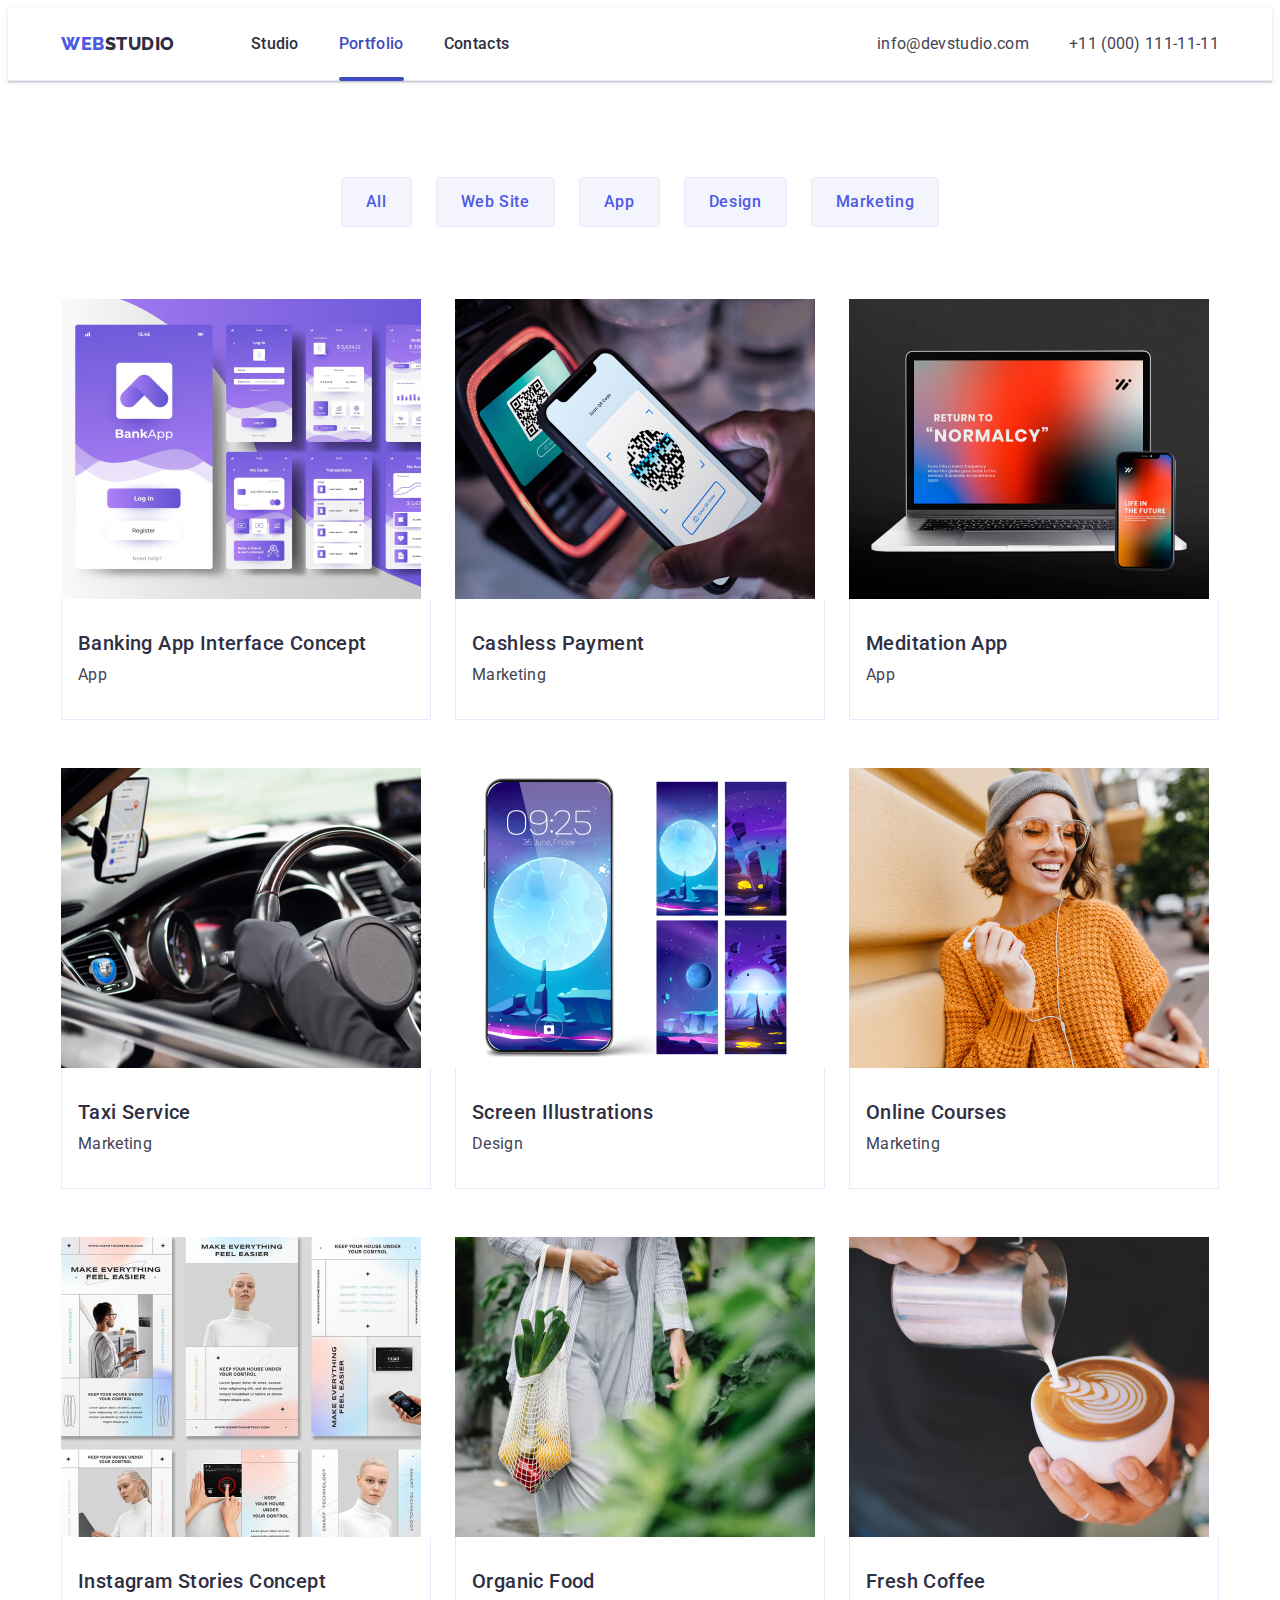
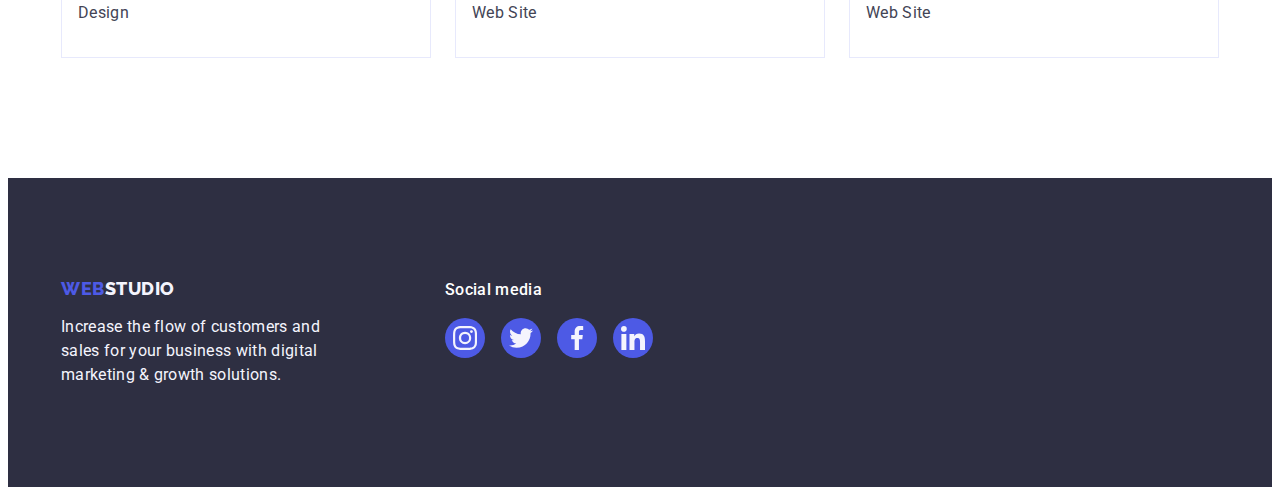
==== portfolio.html @ 23a06415 "Initial commit" ====
<!DOCTYPE html>
<html lang="en">
  <head>
    <meta charset="UTF-8" />
    <meta http-equiv="X-UA-Compatible" content="IE=edge" />
    <meta name="viewport" content="width=device-width, initial-scale=1.0" />
    <title>Web Studio</title>
    <link rel="preconnect" href="https://fonts.googleapis.com" />
    <link rel="preconnect" href="https://fonts.gstatic.com" crossorigin />
    <link
      href="https://fonts.googleapis.com/css2?family=Raleway:wght@800&family=Roboto:wght@400;500;700;900&display=swap"
      rel="stylesheet"
    />
    <link
      rel="stylesheet"
      href="https://cdnjs.cloudflare.com/ajax/libs/modern-normalize/2.0.0/modern-normalize.min.css"
      integrity="sha512-4xo8blKMVCiXpTaLzQSLSw3KFOVPWhm/TRtuPVc4WG6kUgjH6J03IBuG7JZPkcWMxJ5huwaBpOpnwYElP/m6wg=="
      crossorigin="anonymous"
      referrerpolicy="no-referrer"
    />
    <link rel="stylesheet" href="./css/style.css" />
  </head>
  <body>
    <header class="header">
      <div class="container wrapper space">
        <nav class="menu-nav">
          <a class="header_logo logo link" href="./index.html"
            >Web<span class="header_decor-logo">Studio</span></a
          >
          <ul class="menu list wrapper">
            <li><a class="menu_link link" href="./index.html">Studio</a></li>
            <li>
              <a class="menu_link link current" href="./portfolio.html"
                >Portfolio</a
              >
            </li>
            <li><a class="menu_link link" href="">Contacts</a></li>
          </ul>
        </nav>
        <address class="contacts">
          <ul class="list wrapper contacts-list">
            <li>
              <a class="contacts_link link" href="mailto:info@devstudio.com"
                >info@devstudio.com</a
              >
            </li>
            <li>
              <a class="contacts_link link" href="tel:+110001111111"
                >+11 (000) 111-11-11</a
              >
            </li>
          </ul>
        </address>
      </div>
    </header>
    <main>
      <section class="projects">
        <div class="container">
          <h1 hidden>Our projects</h1>
          <ul class="navigation list wrapper">
            <li class="navigation_item">
              <button type="button" class="navigation_btn">All</button>
            </li>
            <li>
              <button type="button" class="navigation_btn">Web Site</button>
            </li>
            <li class="navigation_item">
              <button type="button" class="navigation_btn">App</button>
            </li>
            <li class="navigation_item">
              <button type="button" class="navigation_btn">Design</button>
            </li>
            <li class="navigation_item">
              <button type="button" class="navigation_btn">Marketing</button>
            </li>
          </ul>
          <ul class="projects_list list wrapper">
            <li class="projects_item">
              <a href="" class="projects-link link">
                <div class="projects_wrap-cover">
                  <img src="./images/portfolio/img-1.jpg" alt="banking app" />
                  <p class="projects_cover-text">
                    14 Stylish and User-Friendly App Design Concepts · Task
                    Manager App · Calorie Tracker App · Exotic Fruit Ecommerce
                    App · Cloud Storage App
                  </p>
                </div>
                <div class="wrap-content border">
                  <h2 class="projects_title">Banking App Interface Concept</h2>
                  <p class="projects_category">App</p>
                </div>
              </a>
            </li>
            <li class="projects_item">
              <a href="" class="projects-link link">
                <div class="projects_wrap-cover">
                  <img src="./images/portfolio/img-2.jpg" alt="payment" />
                  <p class="projects_cover-text">
                    14 Stylish and User-Friendly App Design Concepts · Task
                    Manager App · Calorie Tracker App · Exotic Fruit Ecommerce
                    App · Cloud Storage App
                  </p>
                </div>
                <div class="wrap-content border">
                  <h2 class="projects_title">Cashless Payment</h2>
                  <p class="projects_category">Marketing</p>
                </div>
              </a>
            </li>
            <li class="projects_item">
              <a href="" class="projects-link link">
                <div class="projects_wrap-cover">
                  <img
                    src="./images/portfolio/img-3.jpg"
                    alt="app on laptop an phone"
                  />
                  <p class="projects_cover-text">
                    14 Stylish and User-Friendly App Design Concepts · Task
                    Manager App · Calorie Tracker App · Exotic Fruit Ecommerce
                    App · Cloud Storage App
                  </p>
                </div>
                <div class="wrap-content border">
                  <h2 class="projects_title">Meditation App</h2>
                  <p class="projects_category">App</p>
                </div>
              </a>
            </li>
            <li class="projects_item">
              <a href="" class="projects-link link">
                <div class="projects_wrap-cover">
                  <img src="./images/portfolio/img-4.jpg" alt="car driver" />
                  <p class="projects_cover-text">
                    14 Stylish and User-Friendly App Design Concepts · Task
                    Manager App · Calorie Tracker App · Exotic Fruit Ecommerce
                    App · Cloud Storage App
                  </p>
                </div>
                <div class="wrap-content border">
                  <h2 class="projects_title">Taxi Service</h2>
                  <p class="projects_category">Marketing</p>
                </div>
              </a>
            </li>
            <li class="projects_item">
              <a href="" class="projects-link link">
                <div class="projects_wrap-cover">
                  <img src="./images/portfolio/img-5.jpg" alt="screen phone" />
                  <p class="projects_cover-text">
                    14 Stylish and User-Friendly App Design Concepts · Task
                    Manager App · Calorie Tracker App · Exotic Fruit Ecommerce
                    App · Cloud Storage App
                  </p>
                </div>
                <div class="wrap-content border">
                  <h2 class="projects_title">Screen Illustrations</h2>
                  <p class="projects_category">Design</p>
                </div>
              </a>
            </li>
            <li class="projects_item">
              <a href="" class="projects-link link">
                <div class="projects_wrap-cover">
                  <img
                    src="./images/portfolio/img-6.jpg"
                    alt="happy smile women"
                  />
                  <p class="projects_cover-text">
                    14 Stylish and User-Friendly App Design Concepts · Task
                    Manager App · Calorie Tracker App · Exotic Fruit Ecommerce
                    App · Cloud Storage App
                  </p>
                </div>
                <div class="wrap-content border">
                  <h2 class="projects_title">Online Courses</h2>
                  <p class="projects_category">Marketing</p>
                </div>
              </a>
            </li>
            <li class="projects_item">
              <a href="" class="projects-link link">
                <div class="projects_wrap-cover">
                  <img
                    src="./images/portfolio/img-7.jpg"
                    alt="instagram stories"
                  />
                  <p class="projects_cover-text">
                    14 Stylish and User-Friendly App Design Concepts · Task
                    Manager App · Calorie Tracker App · Exotic Fruit Ecommerce
                    App · Cloud Storage App
                  </p>
                </div>
                <div class="wrap-content border">
                  <h2 class="projects_title">Instagram Stories Concept</h2>
                  <p class="projects_category">Design</p>
                </div>
              </a>
            </li>
            <li class="projects_item">
              <a href="" class="projects-link link">
                <div class="projects_wrap-cover">
                  <img
                    src="./images/portfolio/img-8.jpg"
                    alt="women with shopper"
                  />
                  <p class="projects_cover-text">
                    14 Stylish and User-Friendly App Design Concepts · Task
                    Manager App · Calorie Tracker App · Exotic Fruit Ecommerce
                    App · Cloud Storage App
                  </p>
                </div>
                <div class="wrap-content border">
                  <h2 class="projects_title">Organic Food</h2>
                  <p class="projects_category">Web Site</p>
                </div>
              </a>
            </li>
            <li class="projects_item">
              <a href="" class="projects-link link">
                <div class="projects_wrap-cover">
                  <img src="./images/portfolio/img-9.jpg" alt="making coffee" />
                  <p class="projects_cover-text">
                    14 Stylish and User-Friendly App Design Concepts · Task
                    Manager App · Calorie Tracker App · Exotic Fruit Ecommerce
                    App · Cloud Storage App
                  </p>
                </div>
                <div class="wrap-content border">
                  <h2 class="projects_title">Fresh Coffee</h2>
                  <p class="projects_category">Web Site</p>
                </div>
              </a>
            </li>
          </ul>
        </div>
      </section>
    </main>
    <footer class="footer">
      <div class="container wrapper footer-wrapper">
        <div class="footer_content">
          <a class="footer_logo logo link" href="./index.html"
            >Web<span class="logo_decor">Studio</span></a
          >
          <p class="footer_description">
            Increase the flow of customers and sales for your business with
            digital marketing & growth solutions.
          </p>
        </div>
        <div class="footer_social-media">
          <p class="footer_social-media-title">Social media</p>
          <ul class="footer_social list">
            <li class="footer_social-item">
              <a
                class="footer_social-link social-link link"
                href="https://www.instagram.com/"
              >
                <svg width="24" height="24" class="footer_social-icon">
                  <use href="./images/icons.svg#icon-instagram"></use></svg
              ></a>
            </li>
            <li class="footer_social-item">
              <a
                class="footer_social-link social-link link"
                href="https://twitter.com/"
              >
                <svg width="24" height="24" class="footer_social-icon">
                  <use href="./images/icons.svg#icon-twitter"></use></svg
              ></a>
            </li>
            <li class="footer_social-item">
              <a
                class="footer_social-link social-link link"
                href="https://www.facebook.com/"
              >
                <svg width="24" height="24" class="footer_social-icon">
                  <use href="./images/icons.svg#icon-facebook"></use>
                </svg>
              </a>
            </li>
            <li class="footer_social-item">
              <a
                class="footer_social-link social-link link"
                href="https://www.linkedin.com/"
              >
                <svg width="24" height="24" class="footer_social-icon">
                  <use href="./images/icons.svg#icon-linkedin"></use></svg
              ></a>
            </li>
          </ul>
        </div>
      </div>
    </footer>
    <script src="./js/modal.js"></script>
  </body>
</html>
---- css/style.css ----
:root {
    /* COLORS */
    --main-color: #434455;
    --dark-grey:#2E2F42;
    --blue:#4D5AE5;
    --bg-grey:#F4F4FD;
    --white:#FFFFFF;
    --black:#000000;
    --green:#31D0AA;
    --hover:#404BBF;
    --border:#E7E9FC;
    --custom-border:#8E8F99;

    /* FONT-FAMILY */
    --roboto:'Roboto', sans-serif;
    --ralewey:'Raleway',sans-serif;
}

p,
h1,
h2,
h3,
h4,
h5,
h6 {
    margin: 0;
}

ul,
ol {
    margin: 0;
    padding: 0;
}

img {
    display: block;
}
/* DEFAULT */
.link{
    text-decoration: none;
}
.list{
    list-style: none;
}
.container{
    width: 1158px;
    padding: 0 15px;
    margin: 0 auto;
}
.wrapper{
    display: flex;

}
.wrapper.space{
    justify-content: space-between;
}

/* DEFAULT */

body{
    background-color:var(--white);
    color: var(--main-color);
    font-family:var(--roboto) ;
    font-size: 16px;
    line-height: 1.5;
    letter-spacing: 0.02em;
}
.header{
    border-bottom: 1px solid #E7E9FC;
    box-shadow: 0px 2px 1px rgba(46, 47, 66, 0.08), 0px 1px 1px rgba(46, 47, 66, 0.16), 0px 1px 6px rgba(46, 47, 66, 0.08);
}
.menu-nav{
    display: flex;
    align-items: center;

}
.logo{
    font-family: var(--ralewey);
    font-weight: 800;
    font-size: 18px;
    line-height: 1.17;
    color: var(--blue);
    letter-spacing: 0.03em;
    text-transform: uppercase;
}
.header_logo{
    margin-right: 76px;
        padding: 24px 0;
}
.header_decor-logo{
    color:var(--dark-grey)
}
.menu{
    display: flex;
    gap: 40px;
}
.menu_link{
    font-weight: 500;
    font-size: 16px;
    line-height: 1.5;
    letter-spacing: 0.02em;
    color: var(--dark-grey);
    display: block;
    padding: 24px 0;
    position: relative;
    display: block;
    padding: 24px 0;
    transition: color 250ms cubic-bezier(0.4, 0, 0.2, 1);
}
.menu_link.menu_link.current::after{
    bottom: -1px;
    content: '';
    position: absolute;
    width: 100%;
    height: 4px;
    background-color: var(--hover);
    border-radius: 2px;
    left: 0;
    transition: color 250ms cubic-bezier(0.4, 0, 0.2, 1);

}


.menu_link:hover,
.menu_link:focus,
.menu_link.current{
    color: var(--hover);
}
.contacts{
    font-style: normal;
}
.contacts-list{
    display: flex;
    gap: 40px;
}
.contacts_link{
    display: block;
        padding: 24px 0;
    color: var(--main-color);
    transition: color 250ms cubic-bezier(0.4, 0, 0.2, 1);
}
.contacts a:hover,
.contacts a:focus{
        color: var(--hover);
}
.hero{
    max-width: 1440px;
    margin: 0 auto;
    background-color: var(--dark-grey);
    background-image:linear-gradient(rgba(46, 47, 66, 0.7), rgba(46, 47, 66, 0.7)),url(../images/people-office.jpg);
background-repeat: no-repeat;
background-position: center;
background-size: cover;
    padding: 188px 0;

}
.hero_title{
    max-width: 496px;
    font-weight: 700;
    font-size: 56px;
    line-height: 1.07;
    letter-spacing: 0.02em;
    color: var(--white);
     margin: 0 auto 48px auto;


}
.hero_btn{
    background-color: var(--blue);
    box-shadow: 0px 4px 4px rgba(0, 0, 0, 0.15);
    border-radius: 4px;
    border: none;
    color: var(--white);
    font-family: var(--roboto);
    font-weight: 500;
    font-size: 16px;
    line-height: 1.5;
    letter-spacing: 0.04em;
    cursor: pointer;
display: block;
    padding: 16px 32px;
    min-width: 169px;
        margin: 0 auto;
        transition: background-color 250ms cubic-bezier(0.4, 0, 0.2, 1);
}
.hero_btn:hover,.hero_btn:focus{
    background-color: var(--hover);
}

.advatages{
 padding: 120px 0;
}
.advatages_list{
    gap: 24px;
}
.advatages_item{
    min-width:264px;
}
.advatages_image{
    display: flex;
    align-items: center;
    justify-content: center;
    height: 112px;
padding: 24px 100px;
background-color: var(--bg-grey);
border-radius: 4px;
margin-bottom: 8px;
}
/* .advatages_image-svg{
width: 64px;
height: 64px;
} */
.advatages_subtitle{
    margin-bottom: 8px;
}
.our-job{
    padding-bottom: 120px;
}
.our-job_list{
    gap: 24px;
}
.our-job_title{
    margin-bottom: 72px;
}
.subtitle{
color: var(--dark-grey);
font-weight: 500;
font-size: 20px;
line-height: 1.2;
letter-spacing: 0.02em;
}

.title{
    color: var(--dark-grey);
    font-weight: 700;
    font-size: 36px;
    line-height: 1.11;
    letter-spacing: 0.02em;
    text-align: center;
    text-transform: capitalize;
}
.team{
    background-color: var(--bg-grey);
    padding: 120px 0;
}
.team_list{
    gap: 24px;
}
.team_title{
    margin-bottom: 72px;
}
.wrap-content{
    padding: 32px 16px;
}
.wrap-content.border{
    border: 1px solid var(--border);
        border-top: transparent;
}
.team_item{
    background-color: var(--white);
    box-shadow: 0px 1px 6px rgba(46, 47, 66, 0.08), 0px 1px 1px rgba(46, 47, 66, 0.16), 0px 2px 1px rgba(46, 47, 66, 0.08);
        border-radius: 0px 0px 4px 4px;
}
.team_role{
    text-align: center;
    margin-bottom: 8px;
}
.team_name{
    text-align: center;
    margin-bottom: 8px;
}
.team_social{
    display: flex;
    justify-content: center;
    align-items: center;
    gap: 24px;
}
.team-social-item{
    width: 40px;
    height: 40px;
}
.social-link{
width: 100%;
height: 100%;
        display: flex;
        align-items: center;
        justify-content: center;
    border-radius: 50%;
    background-color: var(--blue);
    transition: background-color 250ms cubic-bezier(0.4, 0, 0.2, 1);
}
.team_social-link:hover,
.team_social-link:focus
{
    background-color:var(--hover) ;
}


.team_social-icon{
    fill: var(--bg-grey);
    width: 16px;
    height: 16px;
}
.customers{
    padding: 120px 0;
}
.customers_title{
    margin-bottom: 72px;
}
.customers_logo{
    display: flex;
    gap:24px;
    align-items: center;
}
.customers_logo-item{
    width: calc((100% - 120px) / 6);
    height: 88px;
    /* padding: 16px 32px;
    background: var(--white);
    border: 1px solid  var(--custom-border);
    border-radius: 4px; */
}
.customers_link{
    width: 100%;
    height: 100%;
    border: 1px solid var(--custom-border);
        border-radius: 4px;
 display: flex;
 align-items: center;
 justify-content: center;
 color: var(--custom-border);
transition: color 250ms cubic-bezier(0.4, 0, 0.2, 1), border-color 250ms cubic-bezier(0.4, 0, 0.2, 1);
}
.customers_link:hover,
.customers_link:focus{
    border-color:var(--hover);
        color: var(--hover);
}
.customers_logo-svg{
    fill:currentColor;
}

/* .customers_logo-svg{
    width: 104px;
    height: 56px;
} */
.footer{
    background-color: var(--dark-grey);
    padding: 100px 0;
}
.footer_logo{
    display: inline-block;
    margin-bottom: 16px;
}
.footer_content{
    margin-right: 120px
}
.logo_decor{
    color: var(--bg-grey);
}
.footer_description{
    color: var(--bg-grey);
    max-width: 264px;
}
/* .footer_social-media{
        margin-left: 120px;
} */
.footer-wrapper{
    align-items: baseline;
}
.footer_social-media-title{
    color: var(--white);
    font-weight: 500;
    font-size: 16px;
    letter-spacing: 0.02em;
    line-height: 1.5em;
    margin-bottom: 16px;
}
.footer_social{
    display: flex;
    gap: 16px;
}
.footer_social-item{
width: 40px;
height: 40px;
}
.footer_social-link{
    width: 100%;
    height: 100%;
    transition: background-color 250ms cubic-bezier(0.4, 0, 0.2, 1);
}
.footer_social-link:hover,
.footer_social-link:focus
{
    background-color:var(--green) ;
}
.footer_social-icon{
    fill: var(--bg-grey);
    /* width: 24px;
    height: 24px; */
}

/* PORTFOLIO */
.navigation{
    justify-content: center;
  gap: 24px;
  margin-bottom: 72px;
}
.navigation_btn{
    background-color: var(--bg-grey);
    border: 1px solid  var(--border);
    border-radius: 4px;
    color: var(--blue);
    font-weight: 500;
    cursor: pointer;
    font-family: var(--roboto);
    font-weight: 500;
    font-size: 16px;
    line-height: 1.5;
    letter-spacing: 0.04em;
    padding: 12px 24px;
    transition: background-color 250ms cubic-bezier(0.4, 0, 0.2, 1),color 250ms cubic-bezier(0.4, 0, 0.2, 1),border-color 250ms cubic-bezier(0.4, 0, 0.2, 1),box-shadow 250ms cubic-bezier(0.4, 0, 0.2, 1);
}
.navigation_btn:hover{
    background-color: var(--hover);
    color: var(--white);
    border: 1px solid transparent;
    box-shadow: 0px 3px 1px rgba(0, 0, 0, 0.1), 0px 2px 1px rgba(0, 0, 0, 0.08), 0px 2px 2px rgba(0, 0, 0, 0.12);
}
.navigation_btn:focus {
    background-color: var(--hover);
    border: 1px solid transparent;
    color: var(--white);
    box-shadow: 0px 3px 1px rgba(0, 0, 0, 0.1), 0px 2px 1px rgba(0, 0, 0, 0.08), 0px 2px 2px rgba(0, 0, 0, 0.12);
}
.projects{
    padding: 96px 0 120px 0;
}
.projects_list{
  flex-wrap: wrap;
gap: 48px;
column-gap: 24px;
}
.projects_item{
    background-color: var(--white);
    width: calc((100% - 48px) / 3);
    transition: box-shadow 250ms cubic-bezier(0.4, 0, 0.2, 1);
}
.projects-link{
    display: block;
        transition: box-shadow 250ms cubic-bezier(0.4, 0, 0.2, 1);
}
.projects_item:hover .projects-link
{
    box-shadow:0px 1px 6px rgba(46, 47, 66, 0.08),
        0px 1px 1px rgba(46, 47, 66, 0.16),
        0px 2px 1px rgba(46, 47, 66, 0.08);
}
.projects-link:focus {
        box-shadow: 0px 1px 6px rgba(46, 47, 66, 0.08),
                0px 1px 1px rgba(46, 47, 66, 0.16),
                0px 2px 1px rgba(46, 47, 66, 0.08);
}
.projects-link:focus .projects_cover-text{
    transform: translateY(0%);
}
.projects_item:hover .projects_cover-text
{
    transform: translateY(0%);
}
.projects_title{
    color: var(--dark-grey);
    font-weight: 500;
    font-size: 20px;
    line-height: 1.2;
    letter-spacing: 0.02em;
    margin-bottom: 8px;
}
.projects_category{
    color: var(--main-color);
}
.projects_wrap-cover{
    position: relative;
    overflow: hidden;
}
.projects_cover-text{
    position: absolute;
    top: 0;
    color: var(--bg-grey);
font-size: 16px;
line-height: 1.5em;
letter-spacing: 0.02em;
padding: 40px 32px;
background-color: var(--blue);
height: 100%;
transform: translateY(100%);
transition: transform 250ms cubic-bezier(0.4, 0, 0.2, 1);

    
    
}


            /* MODAL */
.backdrop{
    position: fixed;
    width: 100%;
    height: 100%;
    background-color: rgba(46, 47, 66, 0.4);
    top: 0;
    transition: opacity 250ms cubic-bezier(0.4, 0, 0.2, 1) , visibility 250ms cubic-bezier(0.4, 0, 0.2, 1);
}
.is-hidden{
    visibility: hidden;
    opacity: 0;
    pointer-events: none;
}
.backdrop.is-hidden .modal{
    transform: translate(-50%, -50%) scale(0);
}
.modal{
    width: 408px;
    min-height: 584px;
    /* padding: 24px; */
    background: #FCFCFC;
    box-shadow: 0px 1px 1px rgba(0, 0, 0, 0.14), 0px 1px 3px rgba(0, 0, 0, 0.12), 0px 2px 1px rgba(0, 0, 0, 0.2);
    border-radius: 4px;
    position: absolute;
    top: 50%;
    left:50%;
    transform: translate(-50%, -50%) scale(1);
    transition: transform 250ms cubic-bezier(0.4, 0, 0.2, 1) ;
}
.modal-close{
    position: absolute;
top: 24px;
right: 24px;
width: 24px;
height: 24px;
    cursor: pointer;
padding: 0;
border-radius: 50%;
background:var(--border);
    border: 1px solid rgba(0, 0, 0, 0.1);
    margin-left: auto;
   display: flex;
   align-items: center;
   justify-content: center;
   transition: background-color 250ms cubic-bezier(0.4, 0, 0.2, 1),border 250ms cubic-bezier(0.4, 0, 0.2, 1)  ;
   color: var(--dark-grey);
}
.modal-close:hover,
.modal-close:focus{
    background-color:var(--hover) ;
    border: none;
    color: var(--white);
}
.modal-close-icon{
transition: fill 250ms cubic-bezier(0.4, 0, 0.2, 1);
fill: currentColor;
}

            /* MODAL */
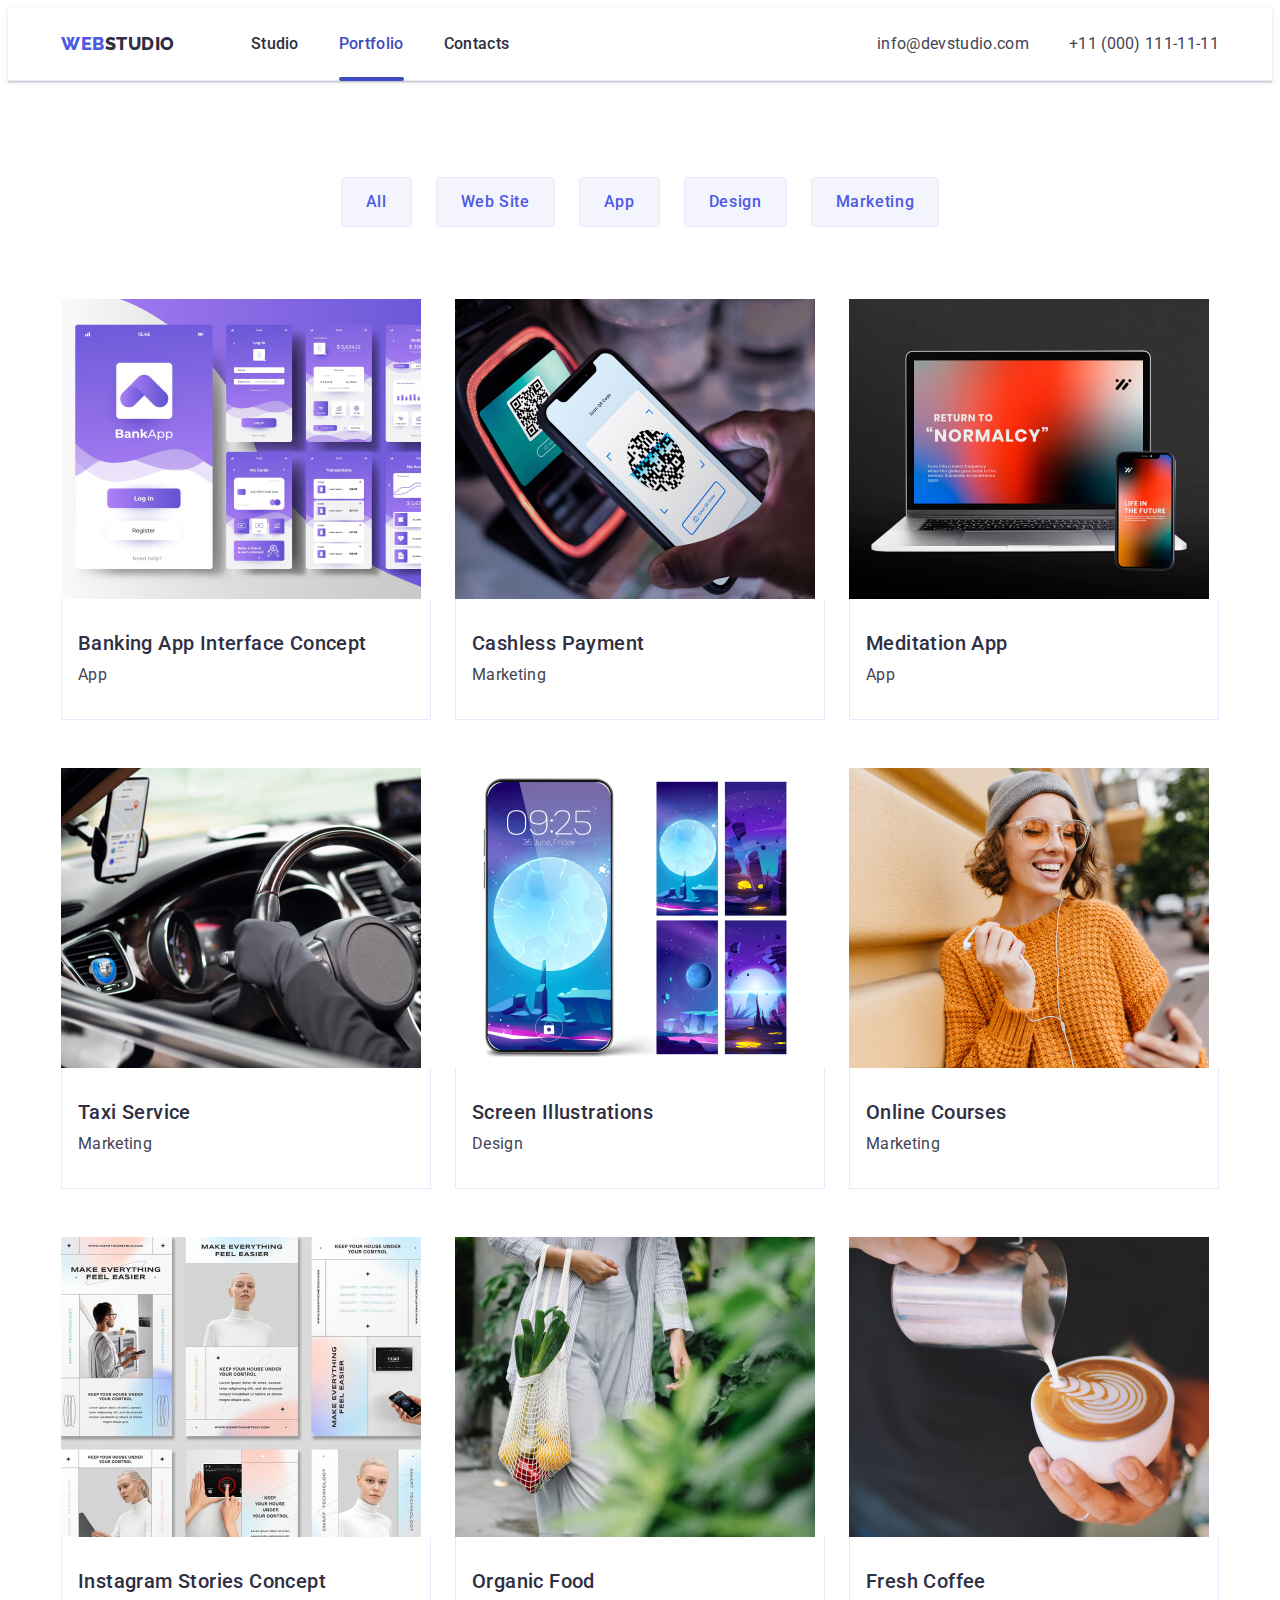
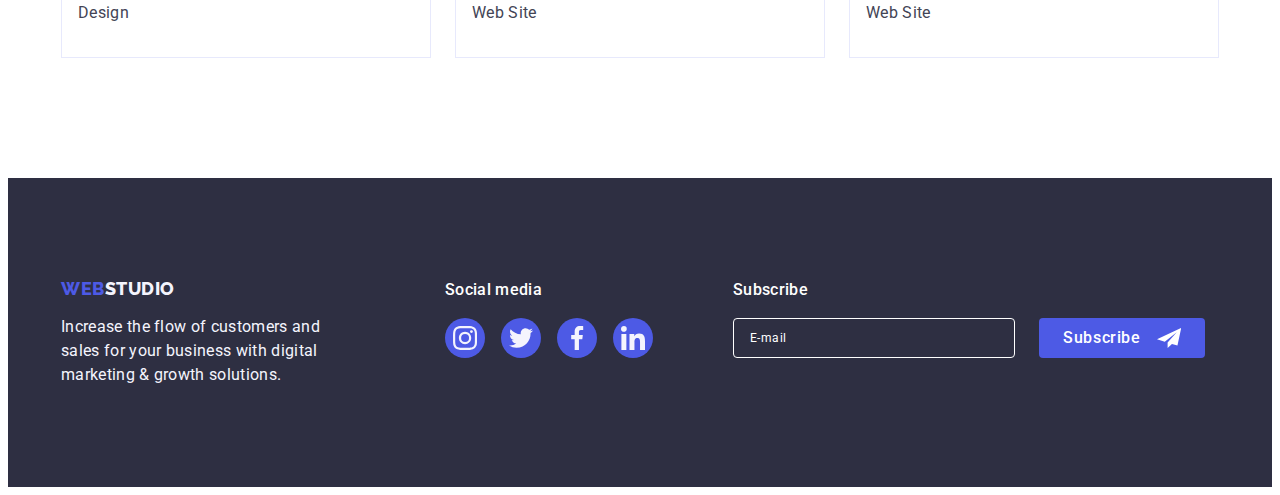
==== commit adbe594f: "homework 6" ====
--- a/portfolio.html
+++ b/portfolio.html
@@ -288,6 +288,24 @@
             </li>
           </ul>
         </div>
+        <div class="footer_subscribe">
+          <p class="footer_subscribe-title">Subscribe</p>
+          <form class="footer_subscribe-form">
+            <input
+              class="subscribe-form_email"
+              name="email"
+              type="email"
+              placeholder="E-mail"
+              required
+            />
+            <button class="subscribe-form_btn" type="submit">
+              Subscribe
+              <svg width="24" height="24" class="customers_logo-svg">
+                <use href="./images/icons.svg#icon-send"></use>
+              </svg>
+            </button>
+          </form>
+        </div>
       </div>
     </footer>
     <script src="./js/modal.js"></script>
--- a/css/style.css
+++ b/css/style.css
@@ -53,6 +53,9 @@
 }
 .wrapper.space{
     justify-content: space-between;
+}
+.mb8px{
+    margin-bottom: 8px;
 }
 
 /* DEFAULT */
@@ -362,9 +365,9 @@
     color: var(--bg-grey);
     max-width: 264px;
 }
-/* .footer_social-media{
-        margin-left: 120px;
-} */
+.footer_social-media{
+        margin-right: 80px;
+}
 .footer-wrapper{
     align-items: baseline;
 }
@@ -396,9 +399,73 @@
 }
 .footer_social-icon{
     fill: var(--bg-grey);
-    /* width: 24px;
-    height: 24px; */
-}
+}
+
+.footer_subscribe-title {
+        font-family: var(--roboto);
+        font-weight: 500;
+        font-size: 16px;
+        line-height: 1.5;
+        letter-spacing: 0.02em;
+   color: var(--white);
+   margin-bottom: 16px;
+}
+
+.footer_subscribe-form {
+    display: flex;
+  /* align-items: baseline; */
+  gap: 24px;
+}
+
+.subscribe-form_email {
+    width: 264px;
+    padding: 8px 0 8px 16px;
+border: 1px solid var(--white);
+border-radius: 4px;
+background-color: transparent;
+
+font-family: var(--roboto);
+    font-size: 12px;
+    line-height: 1.5;
+    letter-spacing: 0.04em;
+    color: var(--white);
+
+    outline: none;
+}
+.subscribe-form_email::placeholder{
+    font-family: var(--roboto);
+        font-size: 12px;
+        line-height: 1.5;
+        letter-spacing: 0.04em;
+        color: var(--white);
+}
+
+.subscribe-form_btn {
+    padding: 8px 24px;
+    display: flex;
+    align-items: center;
+
+    background: var(--blue);
+        border-radius: 4px;
+     border: none;
+     color: var(--white);
+cursor: pointer;
+    font-family:var(--roboto);
+        font-weight: 500;
+        font-size: 16px;
+        line-height: 1.5;
+    letter-spacing: 0.04em;
+    transition: background-color 250ms cubic-bezier(0.4, 0, 0.2, 1);
+}
+.subscribe-form_btn:hover,
+.subscribe-form_btn:focus{
+    background-color: var(--hover);
+}
+
+.customers_logo-svg {
+    margin-left: 16px;
+}
+
 
 /* PORTFOLIO */
 .navigation{
@@ -519,6 +586,7 @@
     transform: translate(-50%, -50%) scale(0);
 }
 .modal{
+    padding: 72px 24px 24px 24px ;
     width: 408px;
     min-height: 584px;
     /* padding: 24px; */
@@ -560,4 +628,143 @@
 fill: currentColor;
 }
 
+
+.modal_title{
+text-align: center;
+
+font-family: var(--roboto);
+    font-weight: 500;
+    font-size: 16px;
+    line-height: 1.5;
+    letter-spacing: 0.02em;
+color: var(--dark-grey);
+
+margin-bottom: 16px;
+}
+.modal_form-label{
+    font-family: var(--roboto);
+        font-size: 12px;
+        line-height: 1.17;
+        letter-spacing: 0.04em;
+        color: var(--custom-border);
+display: inline-block;
+        margin-bottom: 4px;
+}
+.modal_field-wrap{
+    position: relative;
+}
+.form-field_name-svg,
+.form-field_phone-svg,
+.form-field_email-svg{
+position: absolute;
+top: 50%;
+left: 16px;
+transform: translateY(-50%);
+transition: fill 250ms cubic-bezier(0.4, 0, 0.2, 1);
+}
+.modal_form-input{
+    width: 360px;
+    padding: 8px 0 8px 34px;
+        border: 1px solid rgba(46, 47, 66, 0.4);
+            border-radius: 4px;
+            outline: none;
+            transition: border-color 250ms cubic-bezier(0.4, 0, 0.2, 1);
+        }
+
+.modal_input-name:focus,
+.modal_input-phone:focus,
+.modal_input-email:focus,
+.modal_comment:focus{
+    border-color: var(--blue);
+}
+.modal_input-name:focus + .form-field_name-svg,
+.modal_input-phone:focus+.form-field_phone-svg,
+.modal_input-email:focus+.form-field_email-svg{
+    fill: var(--blue);
+}
+
+.modal_comment{
+width: 360px;
+height: 160px;
+padding: 8px 0 0 16px;
+outline: none;
+font-family: var(--roboto);
+    font-size: 12px;
+    line-height: 1.17;
+    letter-spacing: 0.04em;
+    border: 1px solid rgba(46, 47, 66, 0.4);
+    border-radius: 4px;
+
+margin-bottom: 16px;
+transition: border-color 250ms cubic-bezier(0.4, 0, 0.2, 1);
+}
+.modal_comment::placeholder{
+    color: rgba(46, 47, 66, 0.4);
+}
+
+
+
+.modal_policy{
+            display: flex;
+            align-items: center;
+            position: relative; 
+
+            margin-bottom: 24px;
+}
+.check-box{
+    cursor: pointer;
+width: 16px;
+height: 16px;
+padding: 4px 3px;
+border: 1px solid rgba(46, 47, 66, 0.4);
+border-radius: 2px;
+margin-right: 8px;
+display: flex;
+align-items: center;
+justify-content: center;
+fill: transparent;
+}
+.modal_checkbox{
+display: none;
+}
+.policy-text{
+font-family: var(--roboto);
+    font-size: 12px;
+    line-height: 1.17;
+    letter-spacing: 0.04em;
+            color: var(--custom-border);
+}
+.policy-link{
+    color: var(--blue);
+    text-decoration-line: underline;
+
+}
+.modal_checkbox:checked + .modal_policy .check-box{
+    fill: var(--bg-grey);
+    background-color: var(--hover);
+}
+
+.modal-btn{
+    display: block;
+  margin: 0 auto;
+  padding: 16px 32px;
+
+font-family: var(--roboto);
+    font-weight: 500;
+    font-size: 16px;
+    line-height: 1.5;
+    letter-spacing: 0.04em;
+    color: var(--white);
+border: none;
+    background: var(--blue);
+        box-shadow: 0px 4px 4px rgba(0, 0, 0, 0.15);
+        border-radius: 4px;
+        cursor: pointer;
+transition: background-color 250ms cubic-bezier(0.4, 0, 0.2, 1);
+}
+.modal-btn:hover,
+.modal-btn:focus{
+    background-color: var(--hover);
+}
+
             /* MODAL */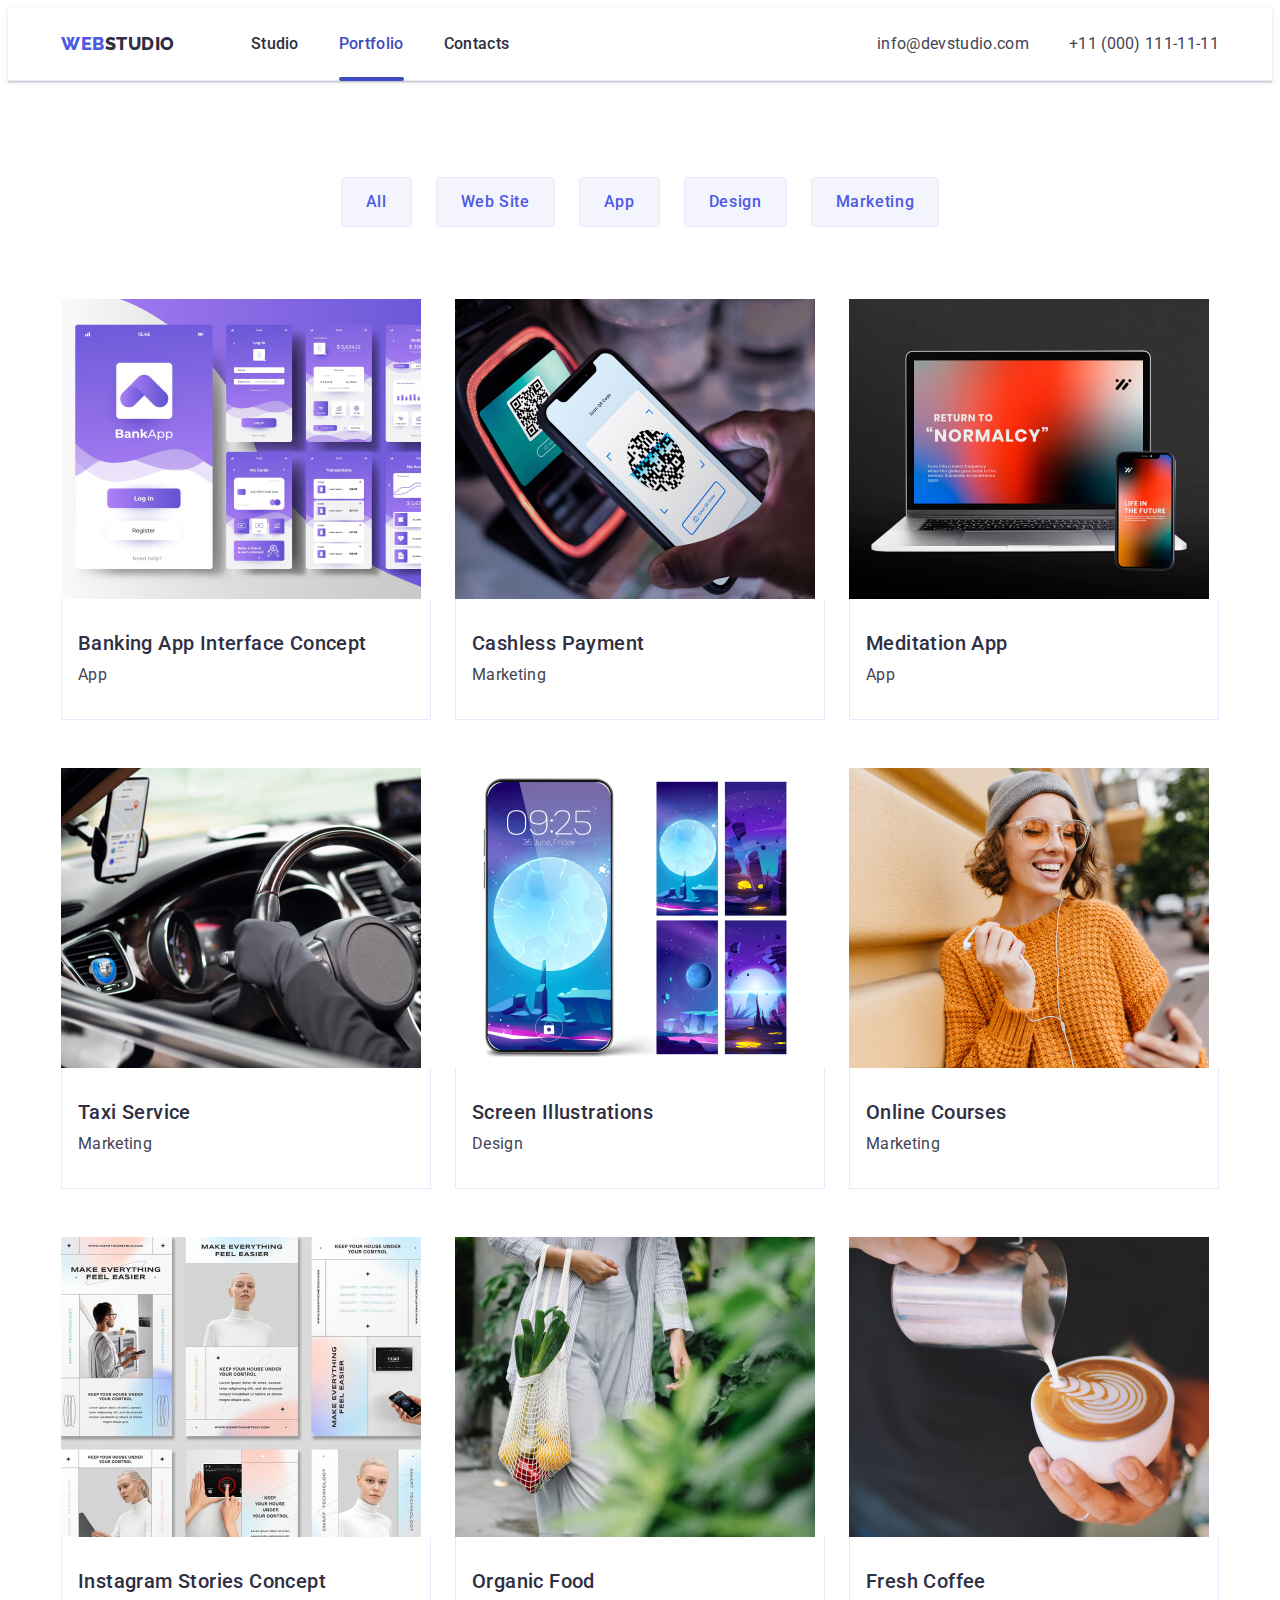
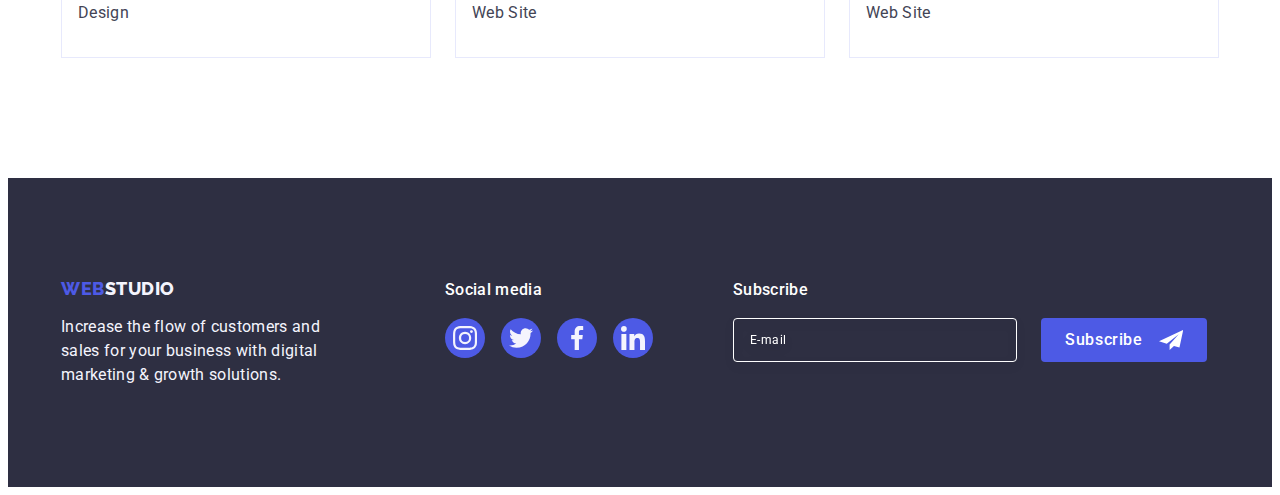
==== commit 3e796cd5: "fix footer" ====
--- a/portfolio.html
+++ b/portfolio.html
@@ -291,13 +291,15 @@
         <div class="footer_subscribe">
           <p class="footer_subscribe-title">Subscribe</p>
           <form class="footer_subscribe-form">
-            <input
-              class="subscribe-form_email"
-              name="email"
-              type="email"
-              placeholder="E-mail"
-              required
-            />
+            <label class="footer_subscribe-label">
+              <input
+                class="subscribe-form_email"
+                name="subscribe-email"
+                type="email"
+                placeholder="E-mail"
+                required
+              />
+            </label>
             <button class="subscribe-form_btn" type="submit">
               Subscribe
               <svg width="24" height="24" class="customers_logo-svg">
--- a/css/style.css
+++ b/css/style.css
@@ -419,10 +419,12 @@
 
 .subscribe-form_email {
     width: 264px;
-    padding: 8px 0 8px 16px;
+    height: 40px;
+padding-left:16px ;
 border: 1px solid var(--white);
 border-radius: 4px;
 background-color: transparent;
+filter: drop-shadow(0px 4px 4px rgba(0, 0, 0, 0.15));
 
 font-family: var(--roboto);
     font-size: 12px;
@@ -441,9 +443,11 @@
 }
 
 .subscribe-form_btn {
+    min-width: 165px;
     padding: 8px 24px;
     display: flex;
     align-items: center;
+    justify-content: center;
 
     background: var(--blue);
         border-radius: 4px;
@@ -719,7 +723,7 @@
 border: 1px solid rgba(46, 47, 66, 0.4);
 border-radius: 2px;
 margin-right: 8px;
-display: flex;
+display: inline-flex;
 align-items: center;
 justify-content: center;
 fill: transparent;
